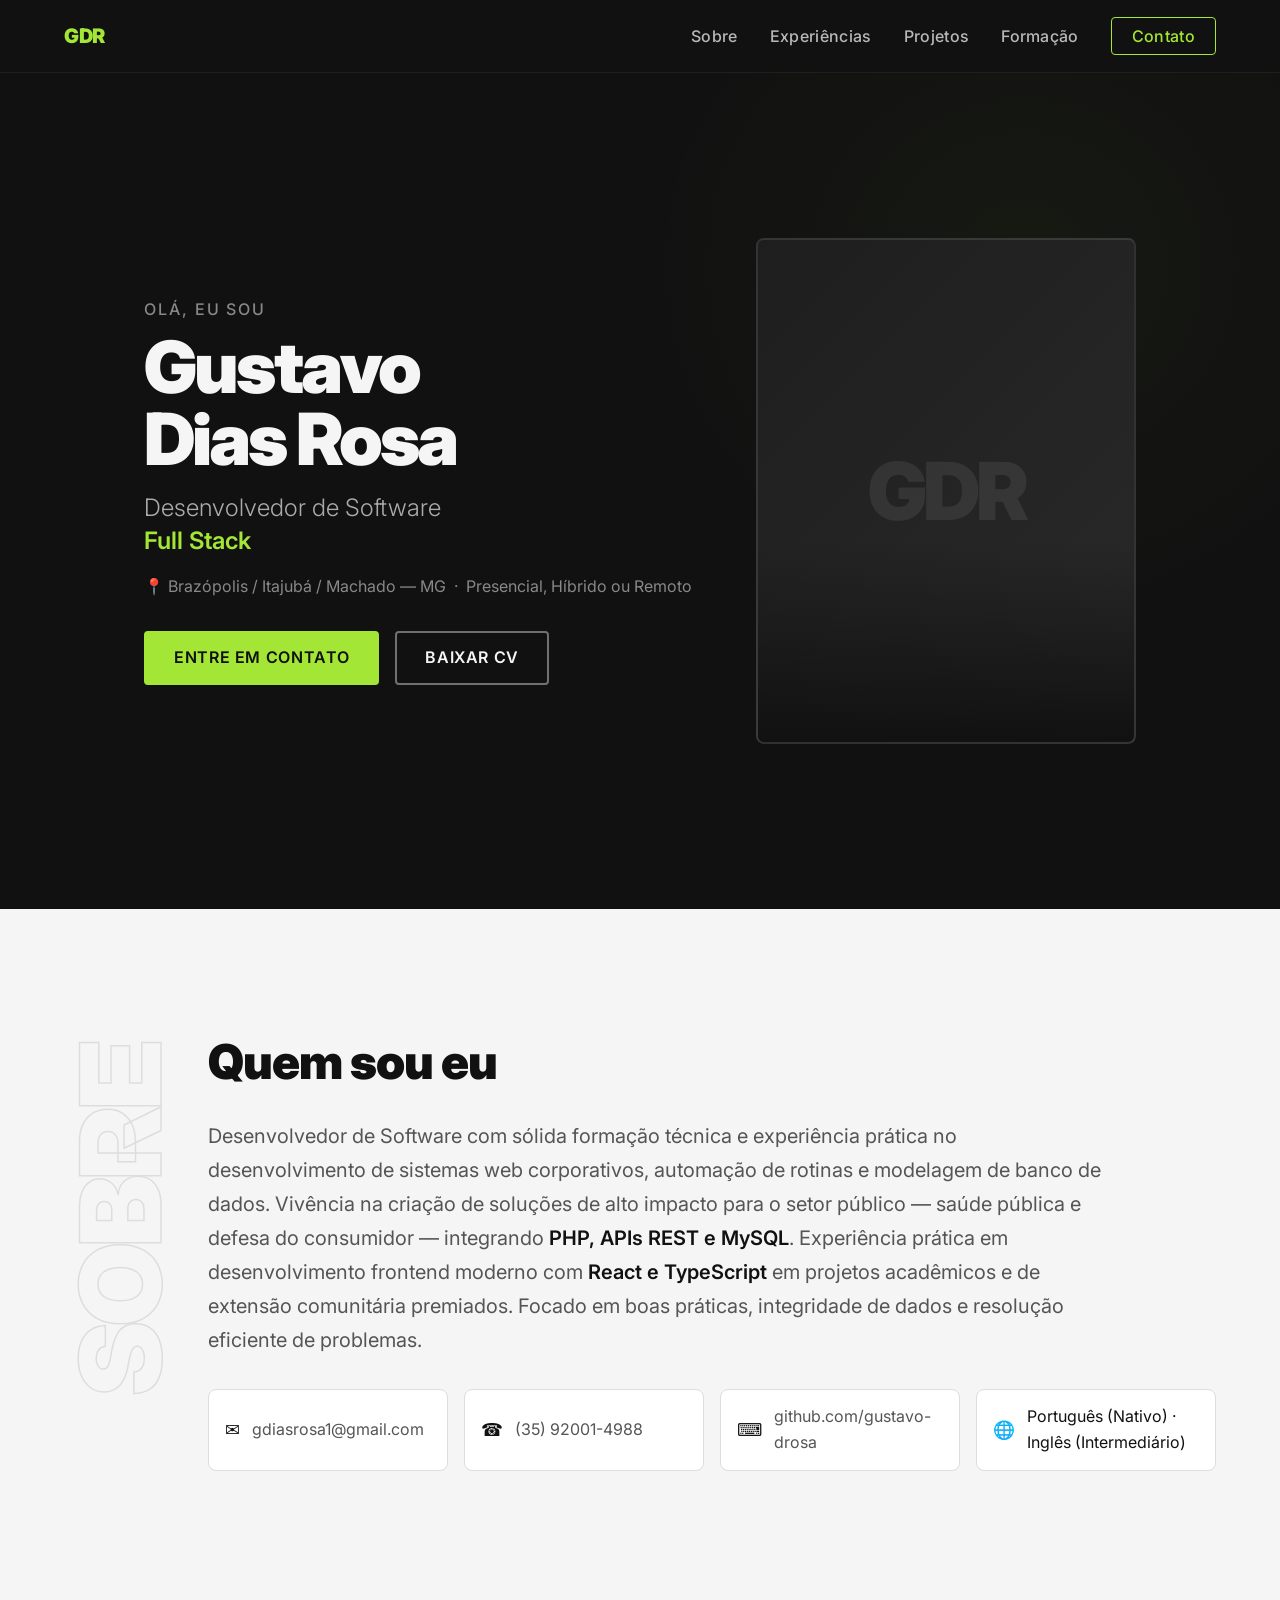
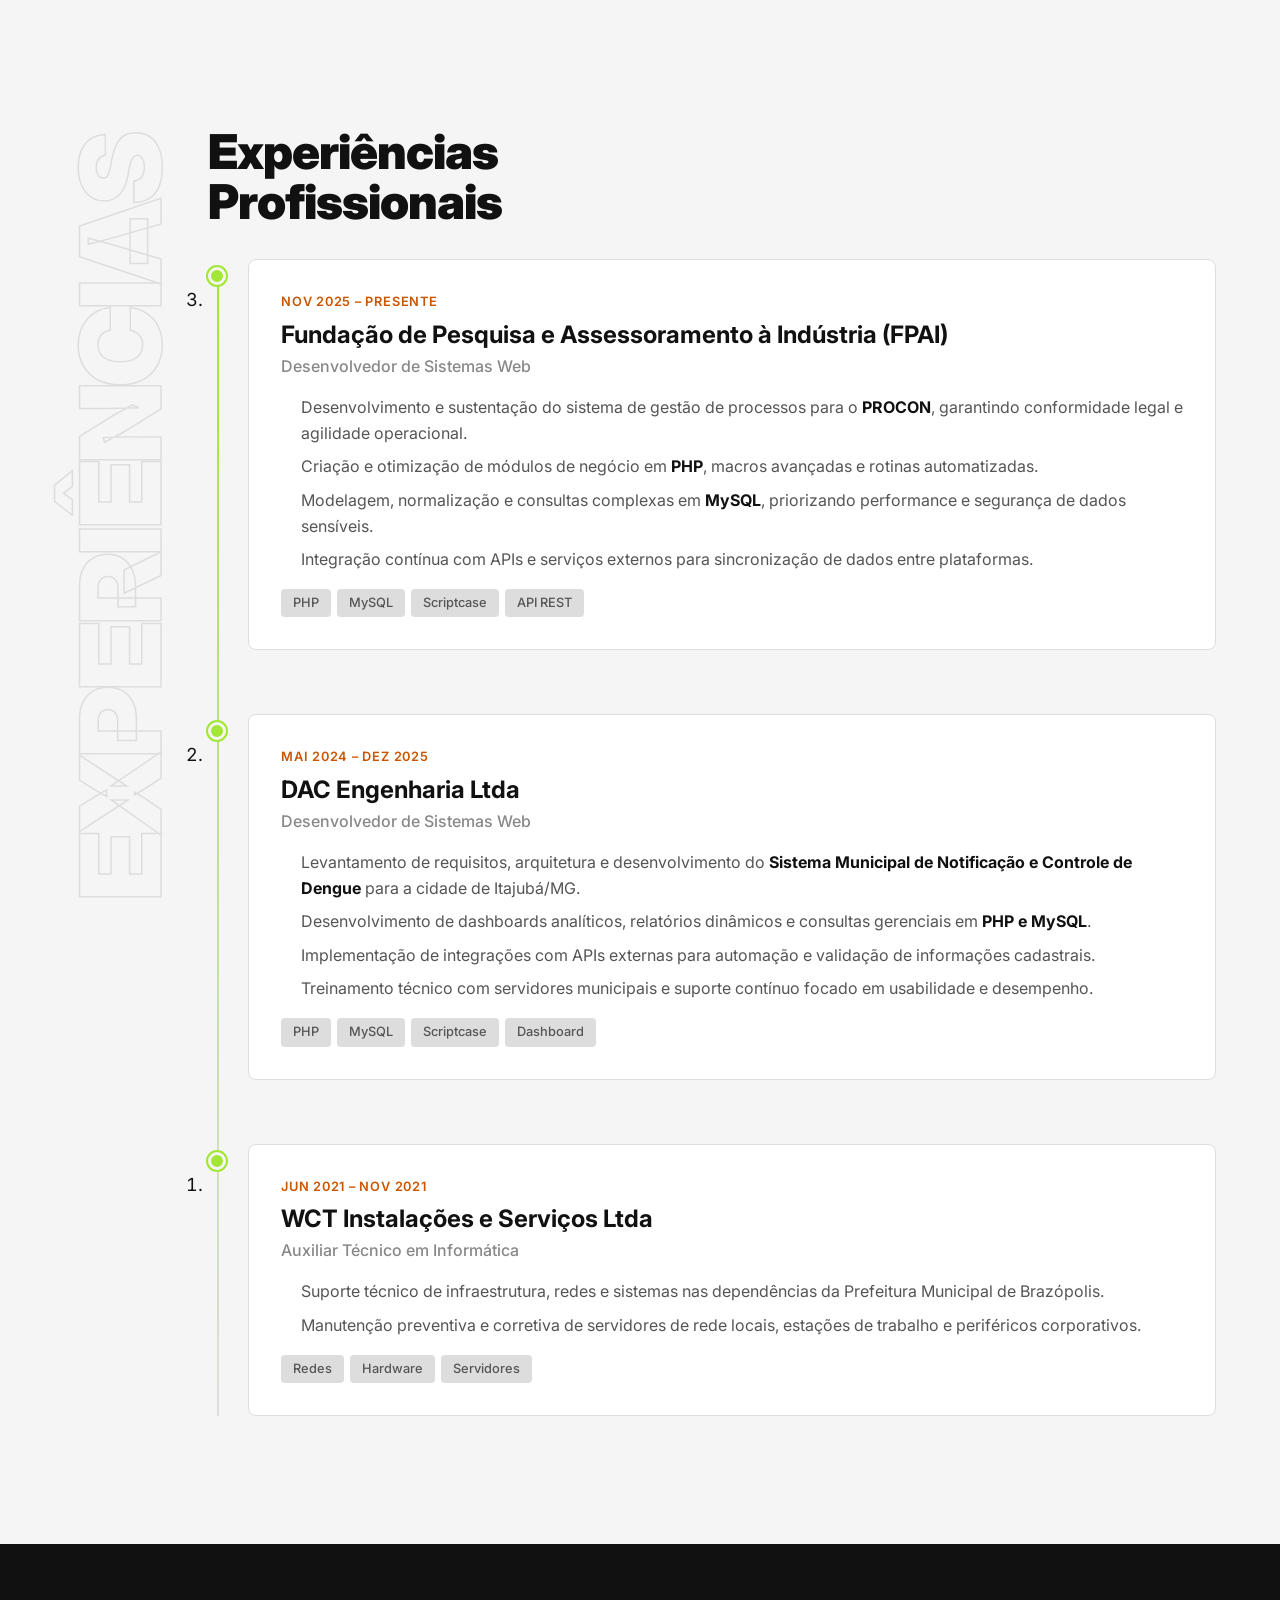
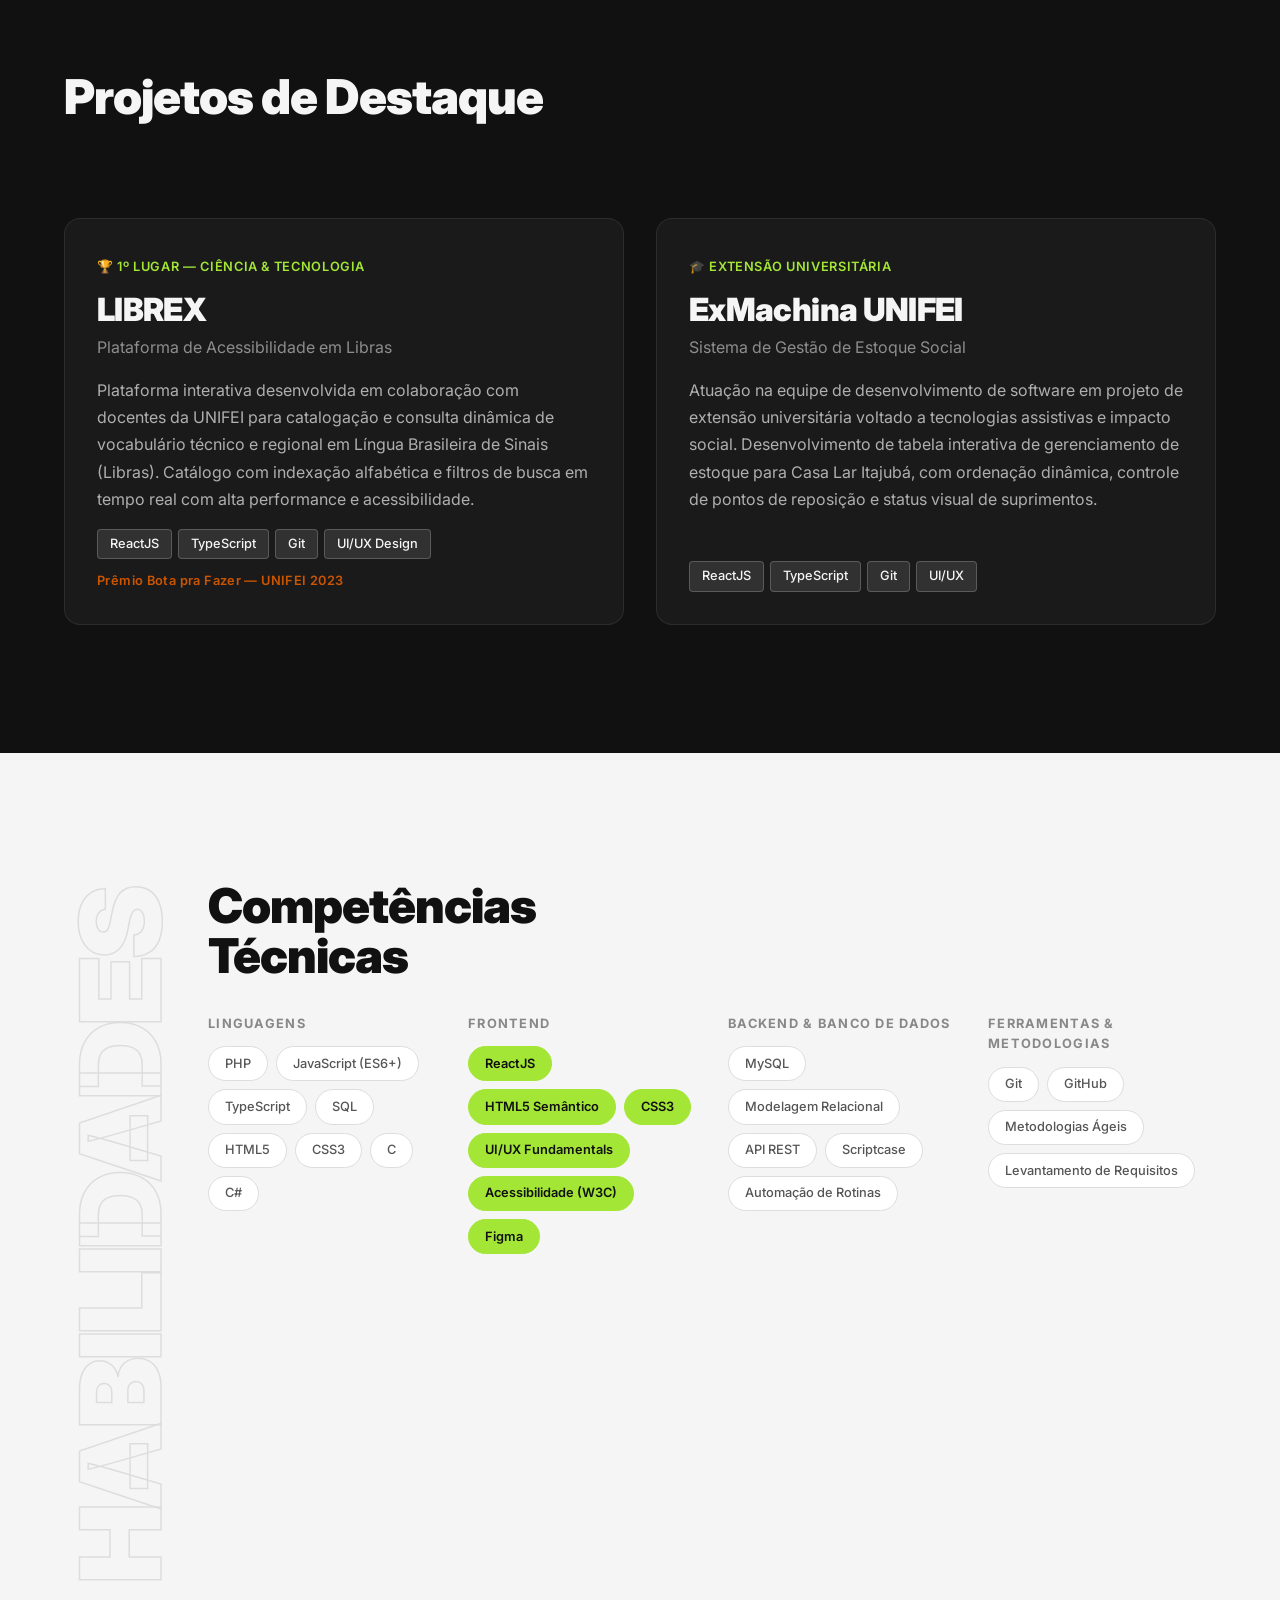
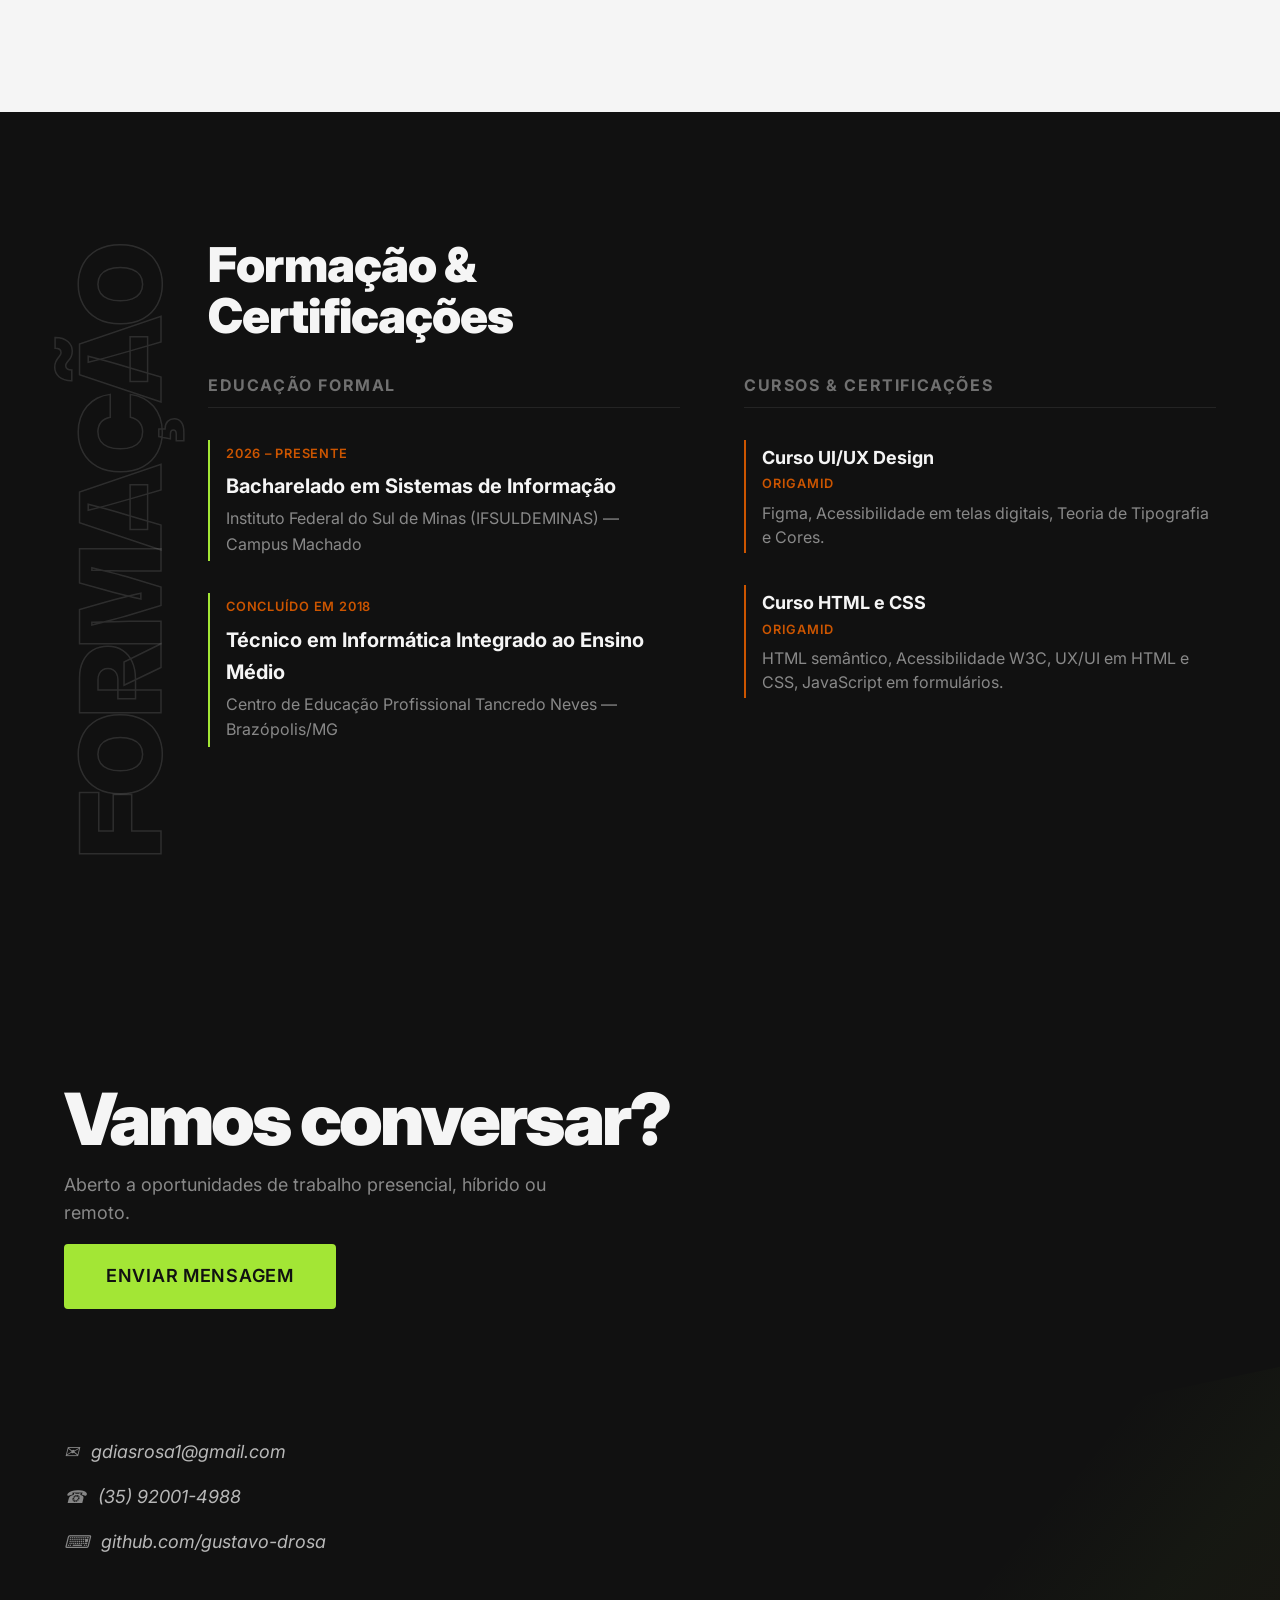
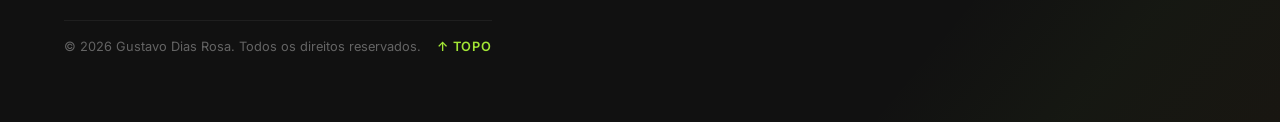
==== index.html @ 939bf2ac "atualiza o projeto em sua versao inicial" ====
<!DOCTYPE html>
<html lang="pt-BR">

<head>
  <meta charset="UTF-8" />
  <meta name="viewport" content="width=device-width, initial-scale=1.0" />
  <meta name="description" content="Currículo online de Gustavo Dias Rosa — Desenvolvedor de Software Full Stack (PHP, MySQL, React, TypeScript)." />
  <title>Gustavo Dias Rosa — Desenvolvedor de Software</title>

  <!-- Google Fonts -->
  <link rel="preconnect" href="https://fonts.googleapis.com" />
  <link rel="preconnect" href="https://fonts.gstatic.com" crossorigin />
  <link href="https://fonts.googleapis.com/css2?family=Inter:wght@300;400;500;600;700;900&display=swap" rel="stylesheet" />

  <link rel="stylesheet" href="css/main.css" />
</head>

<body>
  <!-- ===================== NAVIGATION ===================== -->
  <header class="site-header">
    <nav class="nav container" aria-label="Navegação principal">
      <a href="#hero" class="nav__logo" aria-label="Ir para o topo">
        <span class="nav__logo-text">GDR</span>
      </a>

      <ul class="nav__links" role="list">
        <li><a href="#about" class="nav__link">Sobre</a></li>
        <li><a href="#experience" class="nav__link">Experiências</a></li>
        <li><a href="#projects" class="nav__link">Projetos</a></li>
        <li><a href="#education" class="nav__link">Formação</a></li>
        <li><a href="#contact" class="nav__link nav__link--cta">Contato</a></li>
      </ul>

      <!-- Mobile menu button -->
      <button class="nav__menu-btn" aria-label="Abrir menu de navegação" aria-expanded="false" aria-controls="nav-mobile" type="button">
        <span class="nav__menu-icon"></span>
      </button>
    </nav>
  </header>

  <main>
    <!-- ===================== HERO ===================== -->
    <section id="hero" class="hero" aria-label="Apresentação">
      <div class="hero__content container">
        <div class="hero__text">
          <p class="hero__eyebrow">Olá, eu sou</p>
          <h1 class="hero__name">Gustavo<br />Dias Rosa</h1>
          <p class="hero__role">
            Desenvolvedor de Software<br />
            <span class="hero__role--highlight">Full Stack</span>
          </p>
          <p class="hero__location">
            <span aria-label="Localização">📍</span> Brazópolis / Itajubá / Machado — MG &nbsp;·&nbsp;
            Presencial, Híbrido ou Remoto
          </p>
          <div class="hero__actions">
            <a href="#contact" class="btn btn--primary">Entre em contato</a>
            <a href="Curriculo_Gustavo_Dias_Rosa.pdf" class="btn btn--outline" download aria-label="Baixar currículo em PDF">Baixar CV</a>
          </div>
        </div>

        <div class="hero__image-wrapper" aria-hidden="true">
          <div class="hero__image-placeholder">
            <span class="hero__image-initials">GDR</span>
          </div>
        </div>
      </div>

      <div class="hero__accent" aria-hidden="true"></div>
    </section>

    <!-- ===================== ABOUT / SUMMARY ===================== -->
    <section id="about" class="about section" aria-labelledby="about-heading">
      <div class="container about__inner">
        <div class="section__label-col" aria-hidden="true">
          <span class="section__label-vertical">SOBRE</span>
        </div>

        <div class="about__body">
          <h2 id="about-heading" class="section__title">Quem sou eu</h2>
          <p class="about__summary">
            Desenvolvedor de Software com sólida formação técnica e experiência prática no
            desenvolvimento de sistemas web corporativos, automação de rotinas e modelagem de
            banco de dados. Vivência na criação de soluções de alto impacto para o setor
            público — saúde pública e defesa do consumidor — integrando
            <strong>PHP, APIs REST e MySQL</strong>. Experiência prática em desenvolvimento
            frontend moderno com <strong>React e TypeScript</strong> em projetos acadêmicos e
            de extensão comunitária premiados. Focado em boas práticas, integridade de dados e
            resolução eficiente de problemas.
          </p>

          <ul class="about__quick-info" role="list">
            <li class="about__info-card">
              <span class="about__info-icon" aria-hidden="true">✉</span>
              <a href="mailto:gdiasrosa1@gmail.com" class="about__info-link">
                gdiasrosa1@gmail.com
              </a>
            </li>
            <li class="about__info-card">
              <span class="about__info-icon" aria-hidden="true">☎</span>
              <a href="tel:+5535920014988" class="about__info-link">(35) 92001-4988</a>
            </li>
            <li class="about__info-card">
              <span class="about__info-icon" aria-hidden="true">⌨</span>
              <a href="https://github.com/gustavo-drosa" class="about__info-link" target="_blank" rel="noopener noreferrer">github.com/gustavo-drosa</a>
            </li>
            <li class="about__info-card">
              <span class="about__info-icon" aria-hidden="true">🌐</span>
              <span>Português (Nativo) · Inglês (Intermediário)</span>
            </li>
          </ul>
        </div>
      </div>
    </section>

    <!-- ===================== EXPERIENCE ===================== -->
    <section id="experience" class="experience section" aria-labelledby="experience-heading">
      <div class="container experience__inner">
        <div class="section__label-col" aria-hidden="true">
          <span class="section__label-vertical">EXPERI&shy;ÊNCIAS</span>
        </div>

        <div class="experience__body">
          <h2 id="experience-heading" class="section__title">
            Experiências<br />Profissionais
          </h2>

          <ol class="timeline" reversed>
            <li class="timeline__item">
              <div class="timeline__marker" aria-hidden="true"></div>
              <article class="timeline__card">
                <header class="timeline__card-header">
                  <div class="timeline__period">
                    <time datetime="2025-11">Nov 2025</time> – Presente
                  </div>
                  <h3 class="timeline__company">
                    Fundação de Pesquisa e Assessoramento à Indústria (FPAI)
                  </h3>
                  <p class="timeline__role">Desenvolvedor de Sistemas Web</p>
                </header>
                <ul class="timeline__highlights" role="list">
                  <li>
                    Desenvolvimento e sustentação do sistema de gestão de processos para o
                    <strong>PROCON</strong>, garantindo conformidade legal e agilidade operacional.
                  </li>
                  <li>
                    Criação e otimização de módulos de negócio em <strong>PHP</strong>,
                    macros avançadas e rotinas automatizadas.
                  </li>
                  <li>
                    Modelagem, normalização e consultas complexas em <strong>MySQL</strong>,
                    priorizando performance e segurança de dados sensíveis.
                  </li>
                  <li>
                    Integração contínua com APIs e serviços externos para sincronização de dados
                    entre plataformas.
                  </li>
                </ul>
                <ul class="timeline__tags" role="list" aria-label="Tecnologias">
                  <li class="tag">PHP</li>
                  <li class="tag">MySQL</li>
                  <li class="tag">Scriptcase</li>
                  <li class="tag">API REST</li>
                </ul>
              </article>
            </li>

            <li class="timeline__item">
              <div class="timeline__marker" aria-hidden="true"></div>
              <article class="timeline__card">
                <header class="timeline__card-header">
                  <div class="timeline__period">
                    <time datetime="2024-05">Mai 2024</time> – <time datetime="2025-12">Dez 2025</time>
                  </div>
                  <h3 class="timeline__company">DAC Engenharia Ltda</h3>
                  <p class="timeline__role">Desenvolvedor de Sistemas Web</p>
                </header>
                <ul class="timeline__highlights" role="list">
                  <li>
                    Levantamento de requisitos, arquitetura e desenvolvimento do
                    <strong>Sistema Municipal de Notificação e Controle de Dengue</strong>
                    para a cidade de Itajubá/MG.
                  </li>
                  <li>
                    Desenvolvimento de dashboards analíticos, relatórios dinâmicos e consultas
                    gerenciais em <strong>PHP e MySQL</strong>.
                  </li>
                  <li>
                    Implementação de integrações com APIs externas para automação e validação de
                    informações cadastrais.
                  </li>
                  <li>
                    Treinamento técnico com servidores municipais e suporte contínuo focado em
                    usabilidade e desempenho.
                  </li>
                </ul>
                <ul class="timeline__tags" role="list" aria-label="Tecnologias">
                  <li class="tag">PHP</li>
                  <li class="tag">MySQL</li>
                  <li class="tag">Scriptcase</li>
                  <li class="tag">Dashboard</li>
                </ul>
              </article>
            </li>

            <li class="timeline__item">
              <div class="timeline__marker" aria-hidden="true"></div>
              <article class="timeline__card">
                <header class="timeline__card-header">
                  <div class="timeline__period">
                    <time datetime="2021-06">Jun 2021</time> – <time datetime="2021-11">Nov 2021</time>
                  </div>
                  <h3 class="timeline__company">WCT Instalações e Serviços Ltda</h3>
                  <p class="timeline__role">Auxiliar Técnico em Informática</p>
                </header>
                <ul class="timeline__highlights" role="list">
                  <li>
                    Suporte técnico de infraestrutura, redes e sistemas nas dependências da
                    Prefeitura Municipal de Brazópolis.
                  </li>
                  <li>
                    Manutenção preventiva e corretiva de servidores de rede locais, estações de
                    trabalho e periféricos corporativos.
                  </li>
                </ul>
                <ul class="timeline__tags" role="list" aria-label="Tecnologias">
                  <li class="tag">Redes</li>
                  <li class="tag">Hardware</li>
                  <li class="tag">Servidores</li>
                </ul>
              </article>
            </li>
          </ol>
        </div>
      </div>
    </section>

    <!-- ===================== PROJECTS ===================== -->
    <section id="projects" class="projects section section--dark" aria-labelledby="projects-heading">
      <div class="container projects__inner">
        <h2 id="projects-heading" class="section__title section__title--light">
          Projetos de Destaque
        </h2>

        <div class="projects__grid">
          <article class="project-card">
            <header class="project-card__header">
              <span class="project-card__badge">🏆 1º Lugar — Ciência &amp; Tecnologia</span>
              <h3 class="project-card__title">LIBREX</h3>
              <p class="project-card__subtitle">Plataforma de Acessibilidade em Libras</p>
            </header>
            <p class="project-card__description">
              Plataforma interativa desenvolvida em colaboração com docentes da UNIFEI para
              catalogação e consulta dinâmica de vocabulário técnico e regional em Língua
              Brasileira de Sinais (Libras). Catálogo com indexação alfabética e filtros de
              busca em tempo real com alta performance e acessibilidade.
            </p>
            <footer class="project-card__footer">
              <ul class="project-card__tags" role="list" aria-label="Tecnologias">
                <li class="tag tag--light">ReactJS</li>
                <li class="tag tag--light">TypeScript</li>
                <li class="tag tag--light">Git</li>
                <li class="tag tag--light">UI/UX Design</li>
              </ul>
              <p class="project-card__award">Prêmio Bota pra Fazer — UNIFEI 2023</p>
            </footer>
          </article>

          <article class="project-card">
            <header class="project-card__header">
              <span class="project-card__badge">🎓 Extensão Universitária</span>
              <h3 class="project-card__title">ExMachina UNIFEI</h3>
              <p class="project-card__subtitle">Sistema de Gestão de Estoque Social</p>
            </header>
            <p class="project-card__description">
              Atuação na equipe de desenvolvimento de software em projeto de extensão
              universitária voltado a tecnologias assistivas e impacto social. Desenvolvimento de
              tabela interativa de gerenciamento de estoque para Casa Lar Itajubá, com ordenação
              dinâmica, controle de pontos de reposição e status visual de suprimentos.
            </p>
            <footer class="project-card__footer">
              <ul class="project-card__tags" role="list" aria-label="Tecnologias">
                <li class="tag tag--light">ReactJS</li>
                <li class="tag tag--light">TypeScript</li>
                <li class="tag tag--light">Git</li>
                <li class="tag tag--light">UI/UX</li>
              </ul>
            </footer>
          </article>
        </div>
      </div>
    </section>

    <!-- ===================== SKILLS ===================== -->
    <section id="skills" class="skills section" aria-labelledby="skills-heading">
      <div class="container skills__inner">
        <div class="section__label-col" aria-hidden="true">
          <span class="section__label-vertical">HABILIDADES</span>
        </div>

        <div class="skills__body">
          <h2 id="skills-heading" class="section__title">
            Competências<br />Técnicas
          </h2>

          <dl class="skills__grid">
            <div class="skills__group">
              <dt class="skills__category">Linguagens</dt>
              <dd>
                <ul class="skills__list" role="list">
                  <li class="skill-pill">PHP</li>
                  <li class="skill-pill">JavaScript (ES6+)</li>
                  <li class="skill-pill">TypeScript</li>
                  <li class="skill-pill">SQL</li>
                  <li class="skill-pill">HTML5</li>
                  <li class="skill-pill">CSS3</li>
                  <li class="skill-pill">C</li>
                  <li class="skill-pill">C#</li>
                </ul>
              </dd>
            </div>

            <div class="skills__group">
              <dt class="skills__category">Frontend</dt>
              <dd>
                <ul class="skills__list" role="list">
                  <li class="skill-pill skill-pill--accent">ReactJS</li>
                  <li class="skill-pill skill-pill--accent">HTML5 Semântico</li>
                  <li class="skill-pill skill-pill--accent">CSS3</li>
                  <li class="skill-pill skill-pill--accent">UI/UX Fundamentals</li>
                  <li class="skill-pill skill-pill--accent">Acessibilidade (W3C)</li>
                  <li class="skill-pill skill-pill--accent">Figma</li>
                </ul>
              </dd>
            </div>

            <div class="skills__group">
              <dt class="skills__category">Backend &amp; Banco de Dados</dt>
              <dd>
                <ul class="skills__list" role="list">
                  <li class="skill-pill">MySQL</li>
                  <li class="skill-pill">Modelagem Relacional</li>
                  <li class="skill-pill">API REST</li>
                  <li class="skill-pill">Scriptcase</li>
                  <li class="skill-pill">Automação de Rotinas</li>
                </ul>
              </dd>
            </div>

            <div class="skills__group">
              <dt class="skills__category">Ferramentas &amp; Metodologias</dt>
              <dd>
                <ul class="skills__list" role="list">
                  <li class="skill-pill">Git</li>
                  <li class="skill-pill">GitHub</li>
                  <li class="skill-pill">Metodologias Ágeis</li>
                  <li class="skill-pill">Levantamento de Requisitos</li>
                </ul>
              </dd>
            </div>
          </dl>
        </div>
      </div>
    </section>

    <!-- ===================== EDUCATION ===================== -->
    <section id="education" class="education section section--dark" aria-labelledby="education-heading">
      <div class="container education__inner">
        <div class="section__label-col section__label-col--light" aria-hidden="true">
          <span class="section__label-vertical">FORM&shy;AÇÃO</span>
        </div>

        <div class="education__body">
          <h2 id="education-heading" class="section__title section__title--light">
            Formação &amp;<br />Certificações
          </h2>

          <div class="education__grid">
            <div class="education__formal">
              <h3 class="education__sub-title">Educação Formal</h3>
              <ol class="education__list" reversed>
                <li class="education__item">
                  <article>
                    <div class="education__period">
                      <time datetime="2026">2026</time> – Presente
                    </div>
                    <h4 class="education__degree">Bacharelado em Sistemas de Informação</h4>
                    <p class="education__institution">
                      Instituto Federal do Sul de Minas (IFSULDEMINAS) — Campus Machado
                    </p>
                  </article>
                </li>

                <li class="education__item">
                  <article>
                    <div class="education__period">Concluído em <time datetime="2018">2018</time></div>
                    <h4 class="education__degree">
                      Técnico em Informática Integrado ao Ensino Médio
                    </h4>
                    <p class="education__institution">
                      Centro de Educação Profissional Tancredo Neves — Brazópolis/MG
                    </p>
                  </article>
                </li>
              </ol>
            </div>

            <div class="education__courses">
              <h3 class="education__sub-title">Cursos &amp; Certificações</h3>
              <ul class="education__list" role="list">
                <li class="education__item education__item--course">
                  <article>
                    <h4 class="education__course-title">Curso UI/UX Design</h4>
                    <p class="education__course-provider">Origamid</p>
                    <p class="education__course-desc">
                      Figma, Acessibilidade em telas digitais, Teoria de Tipografia e Cores.
                    </p>
                  </article>
                </li>
                <li class="education__item education__item--course">
                  <article>
                    <h4 class="education__course-title">Curso HTML e CSS</h4>
                    <p class="education__course-provider">Origamid</p>
                    <p class="education__course-desc">
                      HTML semântico, Acessibilidade W3C, UX/UI em HTML e CSS,
                      JavaScript em formulários.
                    </p>
                  </article>
                </li>
              </ul>
            </div>
          </div>
        </div>
      </div>
    </section>
  </main>

  <!-- ===================== FOOTER / CONTACT ===================== -->
  <footer id="contact" class="footer section--dark" aria-labelledby="contact-heading">
    <div class="container footer__inner">
      <div class="footer__cta">
        <h2 id="contact-heading" class="footer__title">Vamos conversar?</h2>
        <p class="footer__subtitle">
          Aberto a oportunidades de trabalho presencial, híbrido ou remoto.
        </p>
        <a href="mailto:gdiasrosa1@gmail.com" class="btn btn--primary btn--lg">
          Enviar mensagem
        </a>
      </div>

      <div class="footer__divider" aria-hidden="true"></div>

      <address class="footer__contacts" aria-label="Informações de contato">
        <ul class="footer__contact-list" role="list">
          <li>
            <a href="mailto:gdiasrosa1@gmail.com" class="footer__contact-link">
              <span class="footer__contact-icon" aria-hidden="true">✉</span>
              gdiasrosa1@gmail.com
            </a>
          </li>
          <li>
            <a href="tel:+5535920014988" class="footer__contact-link">
              <span class="footer__contact-icon" aria-hidden="true">☎</span>
              (35) 92001-4988
            </a>
          </li>
          <li>
            <a href="https://github.com/gustavo-drosa" class="footer__contact-link" target="_blank" rel="noopener noreferrer">
              <span class="footer__contact-icon" aria-hidden="true">⌨</span>
              github.com/gustavo-drosa
            </a>
          </li>
        </ul>
      </address>

      <div class="footer__bottom">
        <p class="footer__copy">
          &copy; <time datetime="2026">2026</time> Gustavo Dias Rosa. Todos os direitos reservados.
        </p>
        <a href="#hero" class="footer__back-top" aria-label="Voltar ao topo">↑ Topo</a>
      </div>
    </div>

    <!-- Decorative diagonal accent -->
    <div class="footer__accent" aria-hidden="true"></div>
  </footer>
</body>

<script src="./scripts/script.js"></script>

</html>
---- css/main.css ----
/* =========================================================
   MAIN STYLESHEET — GUSTAVO DIAS ROSA
   Arquitetura modular de CSS (Base, Layout, Components, Sections)
   ========================================================= */

/* ── 1. Base ────────────────────────────────────────────── */
@import url('./base/variables.css');
@import url('./base/reset.css');
@import url('./base/typography.css');

/* ── 2. Layout ──────────────────────────────────────────── */
@import url('./layout/container.css');
@import url('./layout/sections.css');

/* ── 3. Components ──────────────────────────────────────── */
@import url('./components/buttons.css');
@import url('./components/tags.css');
@import url('./components/timeline.css');

/* ── 4. Sections ────────────────────────────────────────── */
@import url('./sections/header.css');
@import url('./sections/hero.css');
@import url('./sections/about.css');
@import url('./sections/experience.css');
@import url('./sections/projects.css');
@import url('./sections/skills.css');
@import url('./sections/education.css');
@import url('./sections/footer.css');
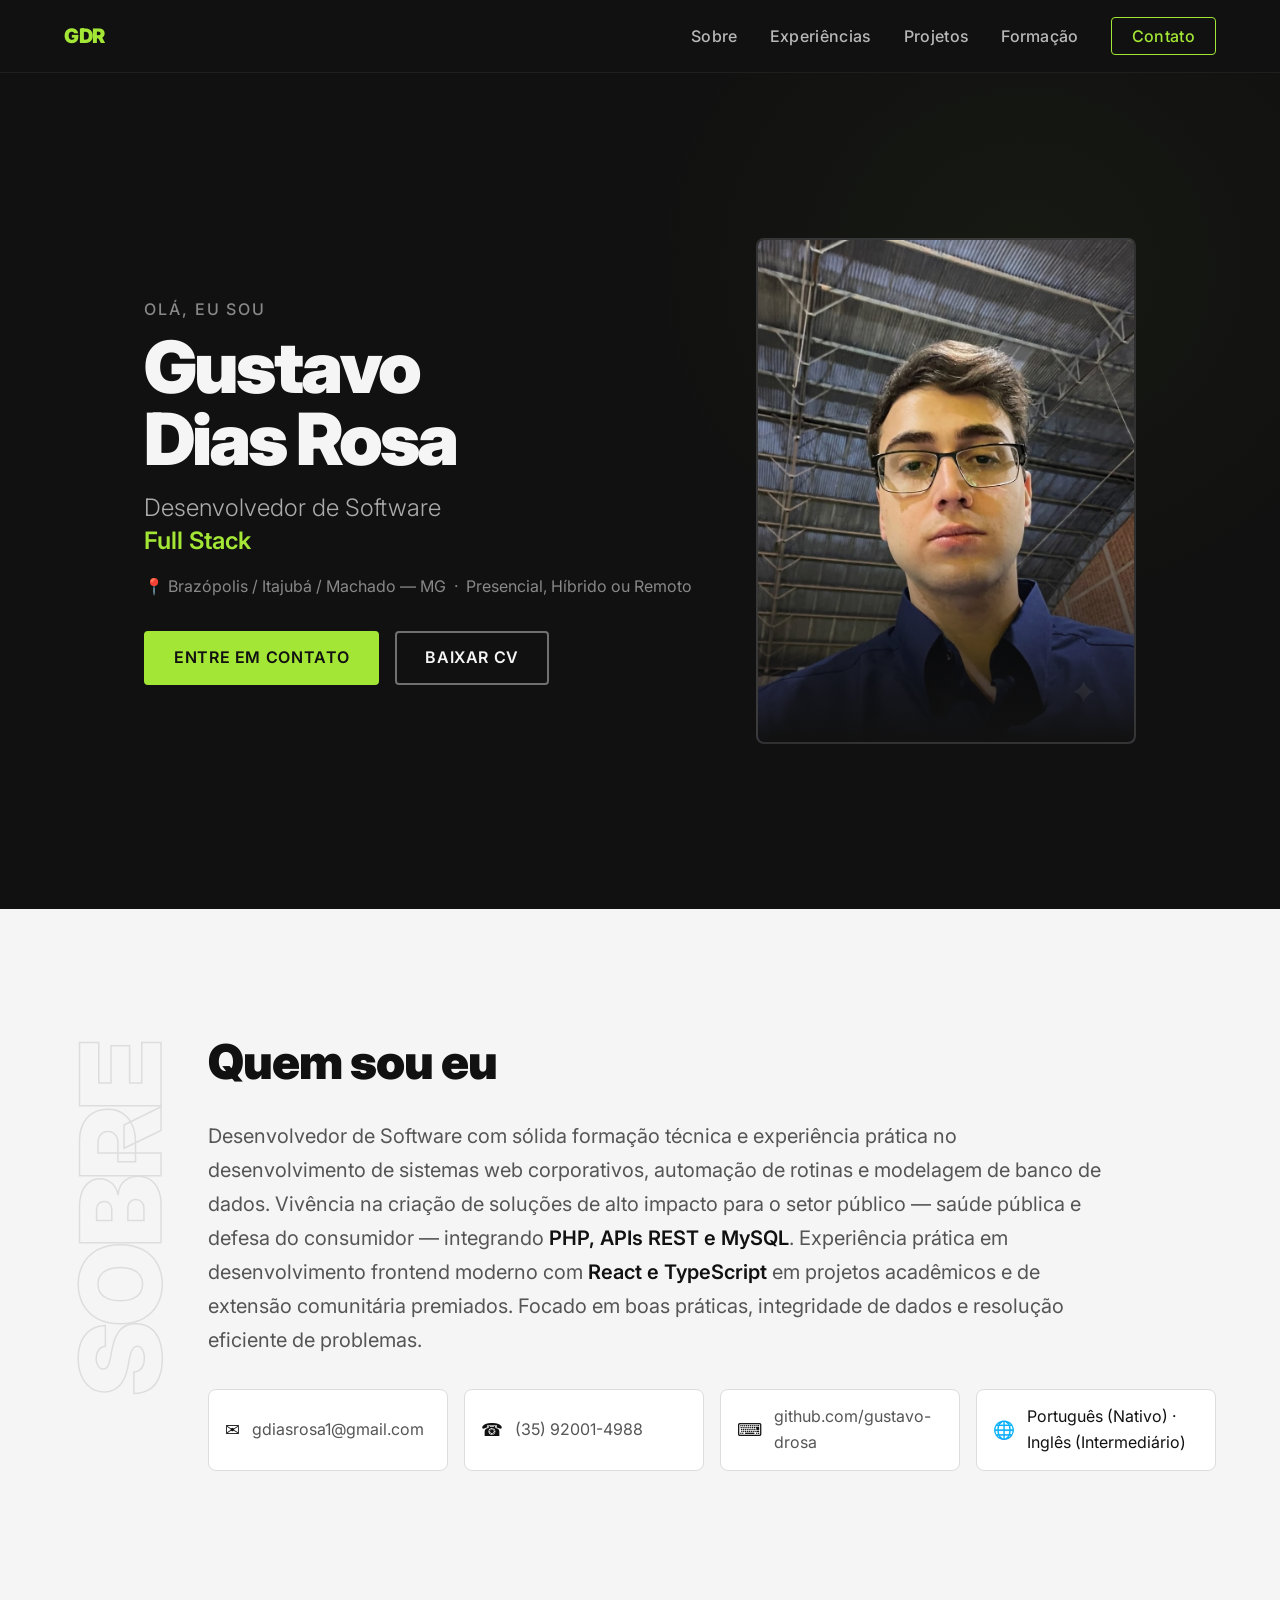
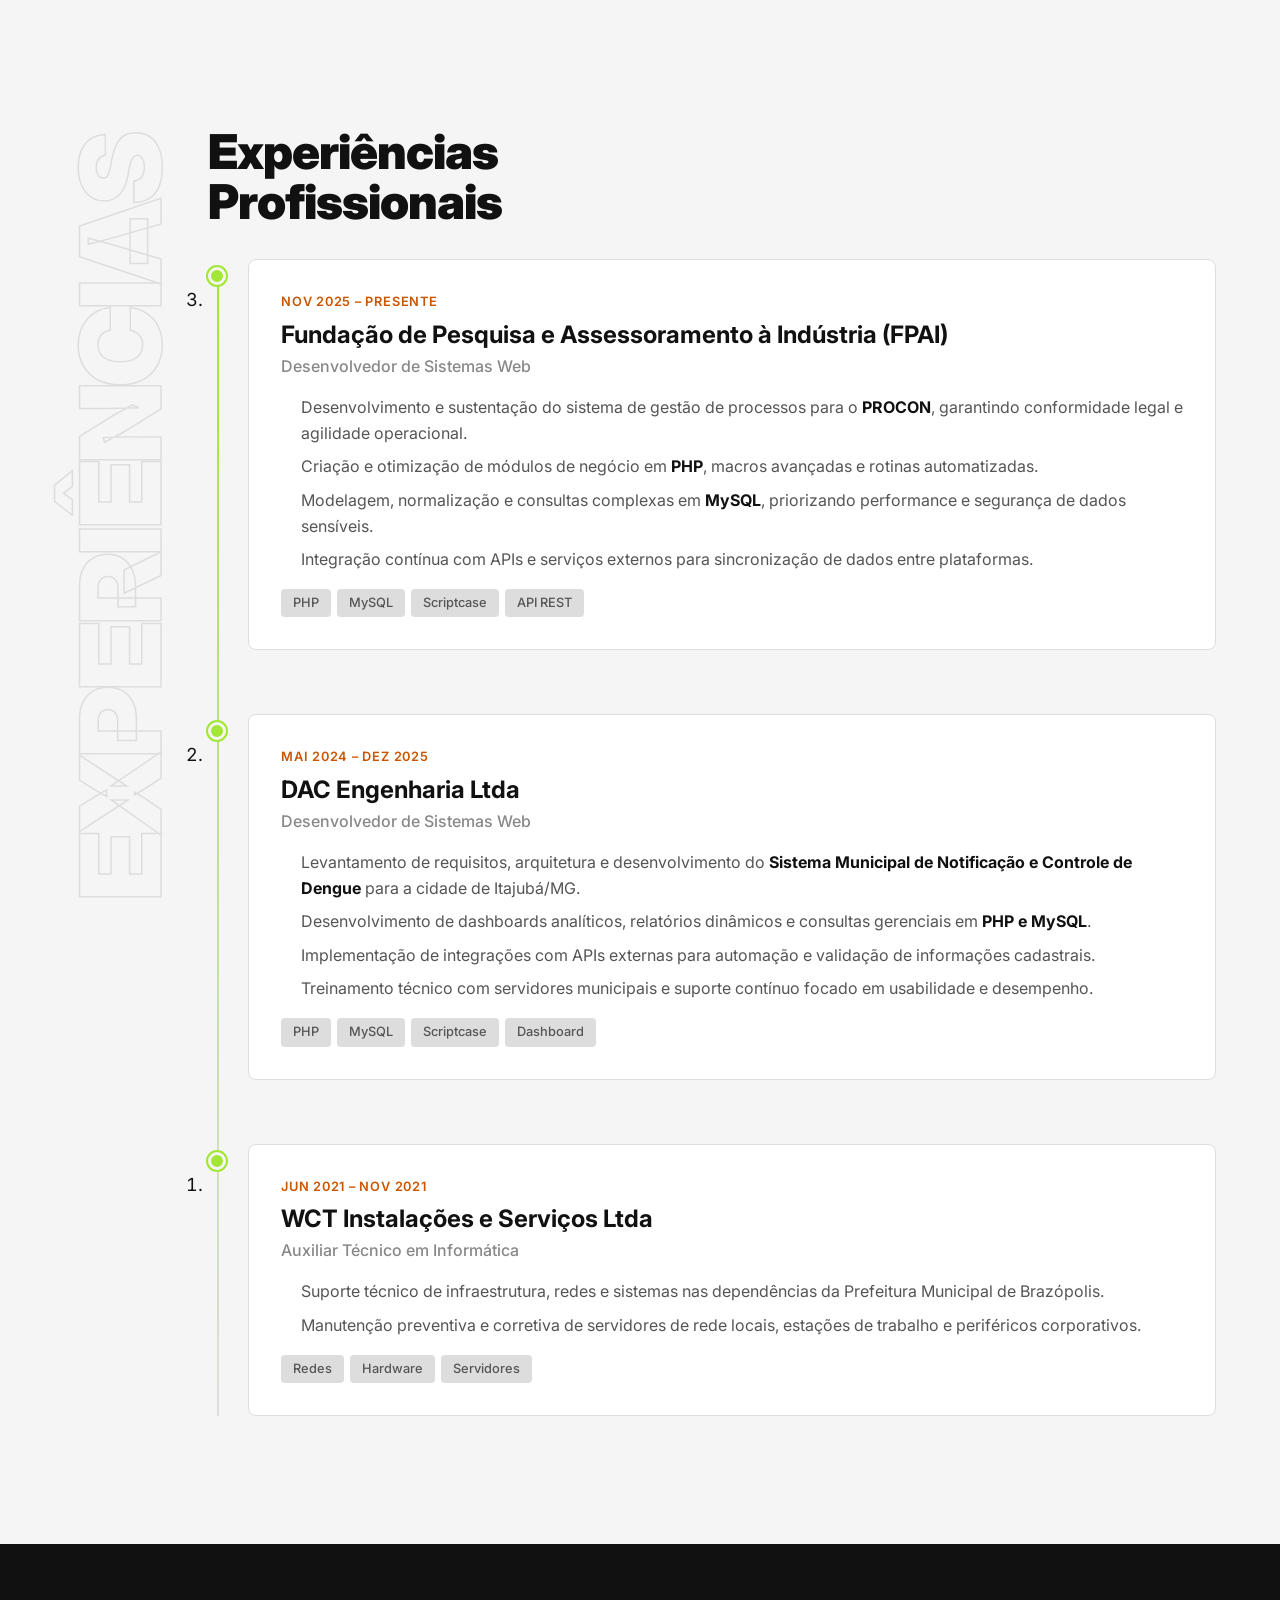
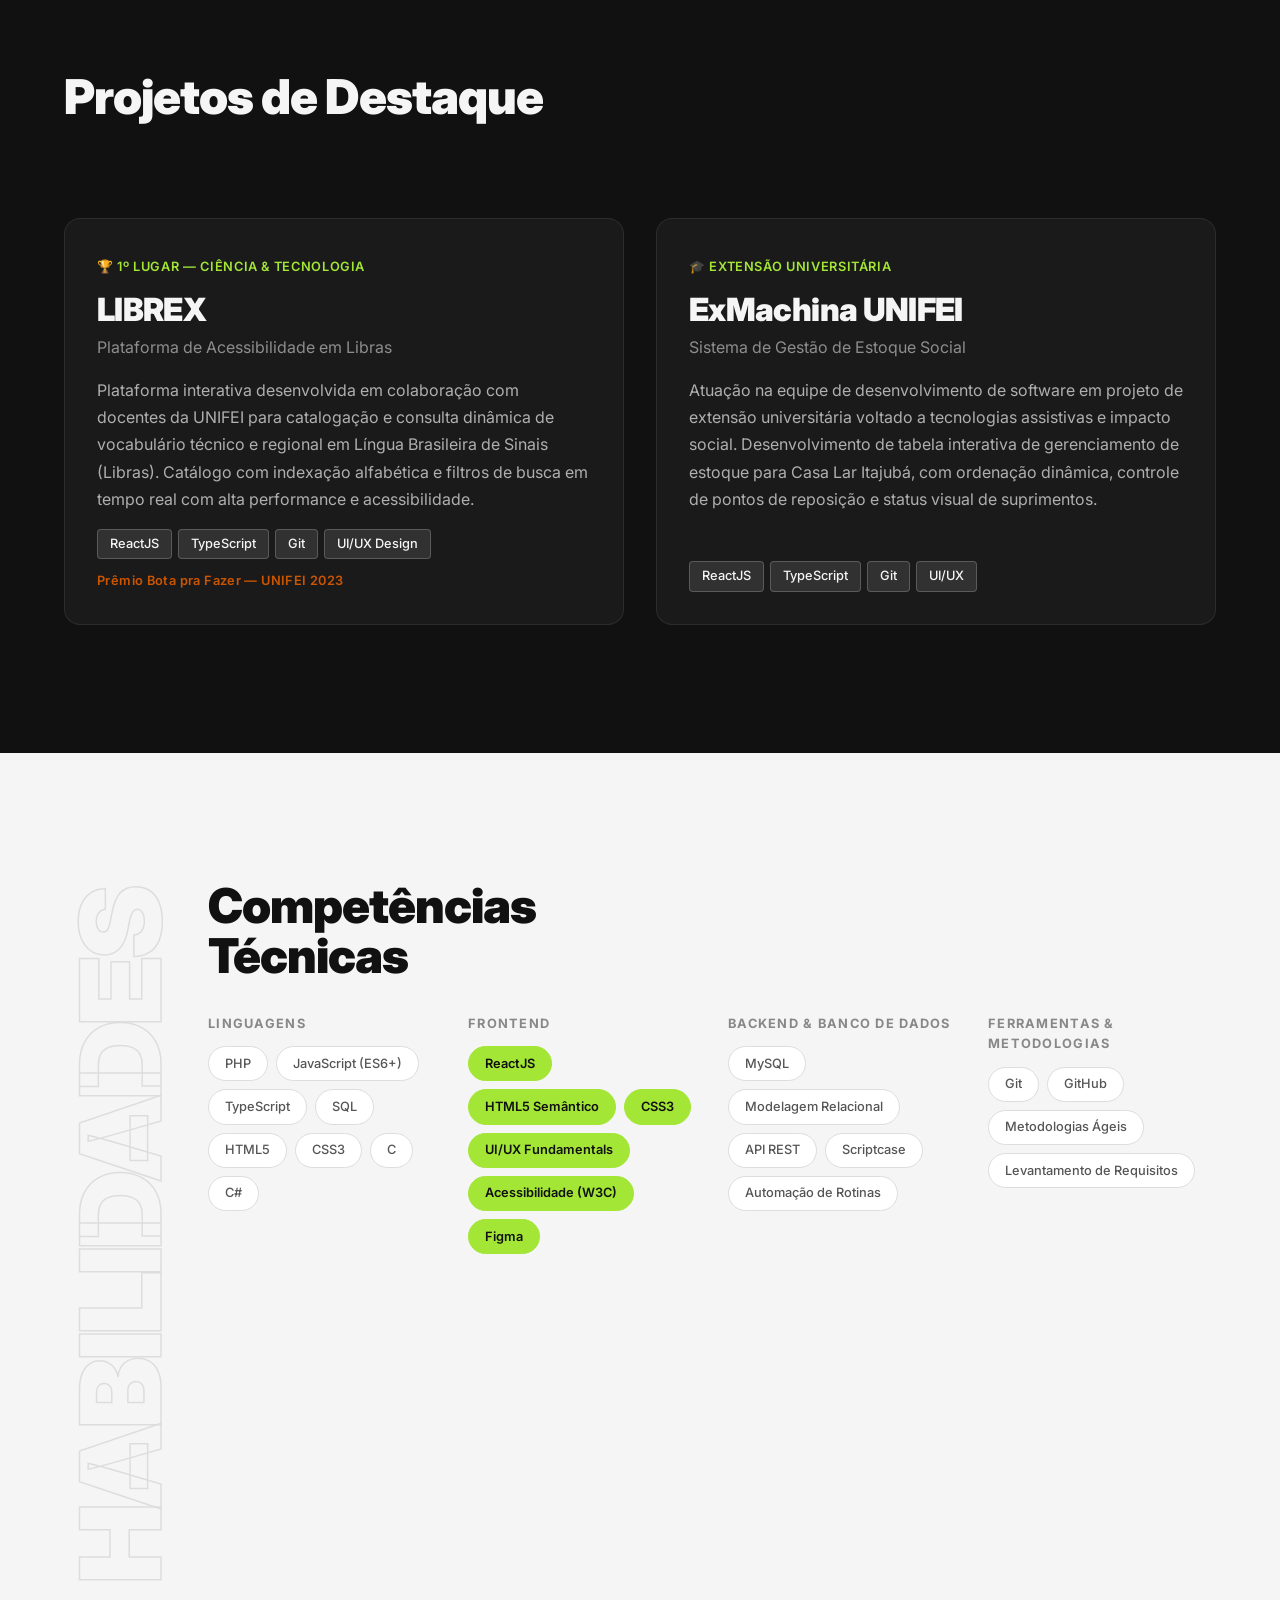
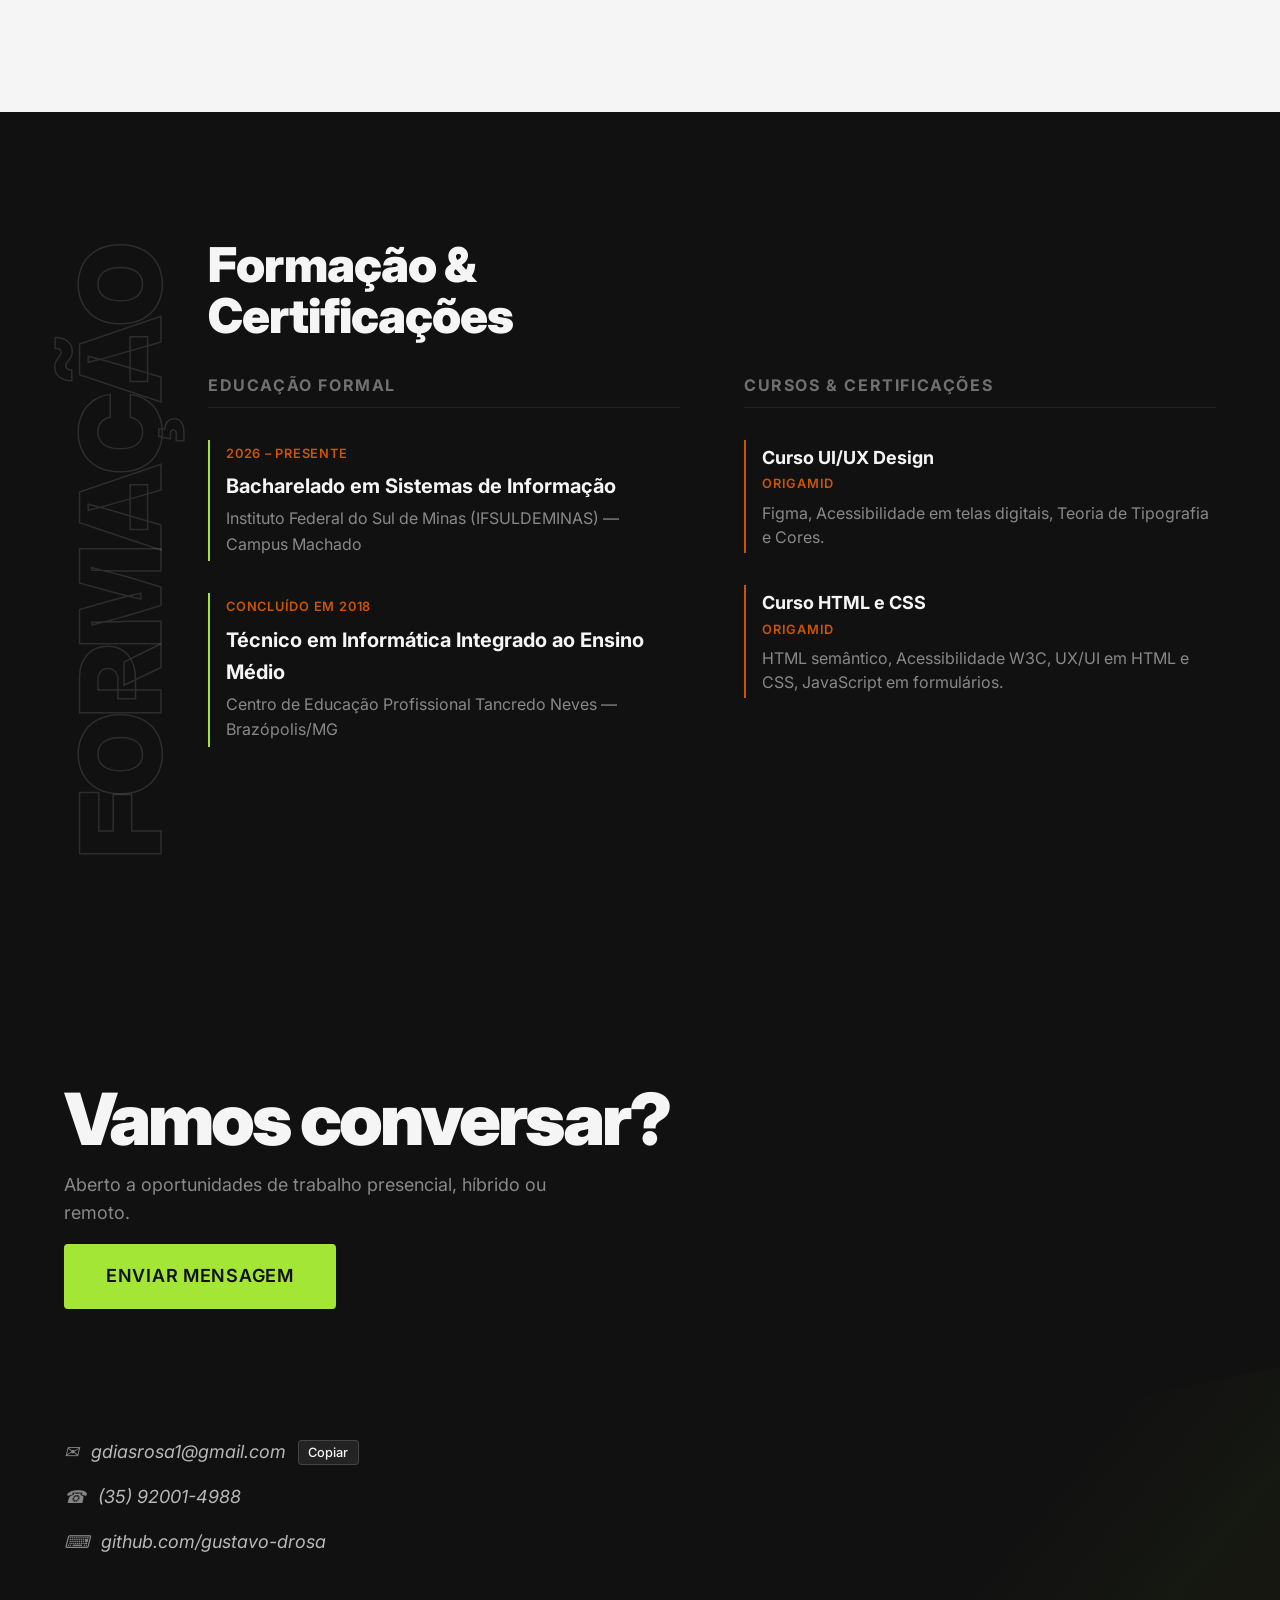
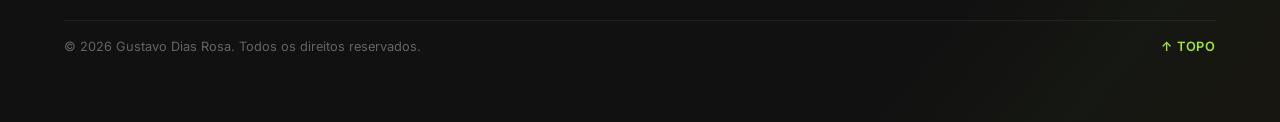
==== commit 55b29239: "insere os arquivos iniciais" ====
--- a/index.html
+++ b/index.html
@@ -18,11 +18,15 @@
 <body>
   <!-- ===================== NAVIGATION ===================== -->
   <header class="site-header">
+
+    <div id="progresso-leitura" class="progresso-leitura" aria-hidden="true"></div>
+
     <nav class="nav container" aria-label="Navegação principal">
       <a href="#hero" class="nav__logo" aria-label="Ir para o topo">
         <span class="nav__logo-text">GDR</span>
       </a>
 
+      <!-- Menu desktop -->
       <ul class="nav__links" role="list">
         <li><a href="#about" class="nav__link">Sobre</a></li>
         <li><a href="#experience" class="nav__link">Experiências</a></li>
@@ -31,10 +35,24 @@
         <li><a href="#contact" class="nav__link nav__link--cta">Contato</a></li>
       </ul>
 
-      <!-- Mobile menu button -->
-      <button class="nav__menu-btn" aria-label="Abrir menu de navegação" aria-expanded="false" aria-controls="nav-mobile" type="button">
-        <span class="nav__menu-icon"></span>
-      </button>
+      <!-- Mobile menu -->
+      <!-- Mobile menu -->
+      <details class="menu-mobile">
+        <!-- 1. O summary contém APENAS o botão/ícone -->
+        <summary class="menu-mobile-botao" aria-label="Menu de navegação">
+          <span class="menu-mobile-icone"></span>
+        </summary>
+
+        <!-- 2. A lista fica FORA do summary, logo abaixo dele -->
+        <ul class="menu-mobile-lista" role="list">
+          <li><a href="#about" class="menu-mobile-link">Sobre</a></li>
+          <li><a href="#experience" class="menu-mobile-link">Experiências</a></li>
+          <li><a href="#projects" class="menu-mobile-link">Projetos</a></li>
+          <li><a href="#education" class="menu-mobile-link">Formação</a></li>
+          <li><a href="#contact" class="menu-mobile-link menu-mobile-link--cta">Contato</a></li>
+        </ul>
+      </details>
+
     </nav>
   </header>
 
@@ -60,8 +78,8 @@
         </div>
 
         <div class="hero__image-wrapper" aria-hidden="true">
-          <div class="hero__image-placeholder">
-            <span class="hero__image-initials">GDR</span>
+          <div class="hero__image">
+            <img src="/img/profile-picture.jpeg" alt="">
           </div>
         </div>
       </div>
@@ -443,21 +461,29 @@
         <p class="footer__subtitle">
           Aberto a oportunidades de trabalho presencial, híbrido ou remoto.
         </p>
-        <a href="mailto:gdiasrosa1@gmail.com" class="btn btn--primary btn--lg">
+        <a href="contato.html" class="btn btn--primary btn--lg">
           Enviar mensagem
         </a>
       </div>
 
       <div class="footer__divider" aria-hidden="true"></div>
 
-      <address class="footer__contacts" aria-label="Informações de contato">
+      <address class="footer__contacts canais-contato" aria-label="Informações de contato">
         <ul class="footer__contact-list" role="list">
-          <li>
+          <!-- Item com o e-mail e o botão de copiar -->
+          <li class="footer__contact-item-email">
             <a href="mailto:gdiasrosa1@gmail.com" class="footer__contact-link">
               <span class="footer__contact-icon" aria-hidden="true">✉</span>
               gdiasrosa1@gmail.com
             </a>
+
+            <!-- Botão de cópia e mensagem de confirmação -->
+            <button type="button" id="copiar-email" class="btn-copiar" aria-label="Copiar e-mail" title="Copiar e-mail">
+              Copiar
+            </button>
+            <span id="feedback-copia" class="feedback-copia" aria-live="polite"></span>
           </li>
+
           <li>
             <a href="tel:+5535920014988" class="footer__contact-link">
               <span class="footer__contact-icon" aria-hidden="true">☎</span>
@@ -475,7 +501,7 @@
 
       <div class="footer__bottom">
         <p class="footer__copy">
-          &copy; <time datetime="2026">2026</time> Gustavo Dias Rosa. Todos os direitos reservados.
+          &copy; <time datetime="2026" data-ano>2026</time> Gustavo Dias Rosa. Todos os direitos reservados.
         </p>
         <a href="#hero" class="footer__back-top" aria-label="Voltar ao topo">↑ Topo</a>
       </div>
--- a/css/main.css
+++ b/css/main.css
@@ -26,3 +26,4 @@
 @import url('./sections/skills.css');
 @import url('./sections/education.css');
 @import url('./sections/footer.css');
+@import url('./sections/contact.css');
